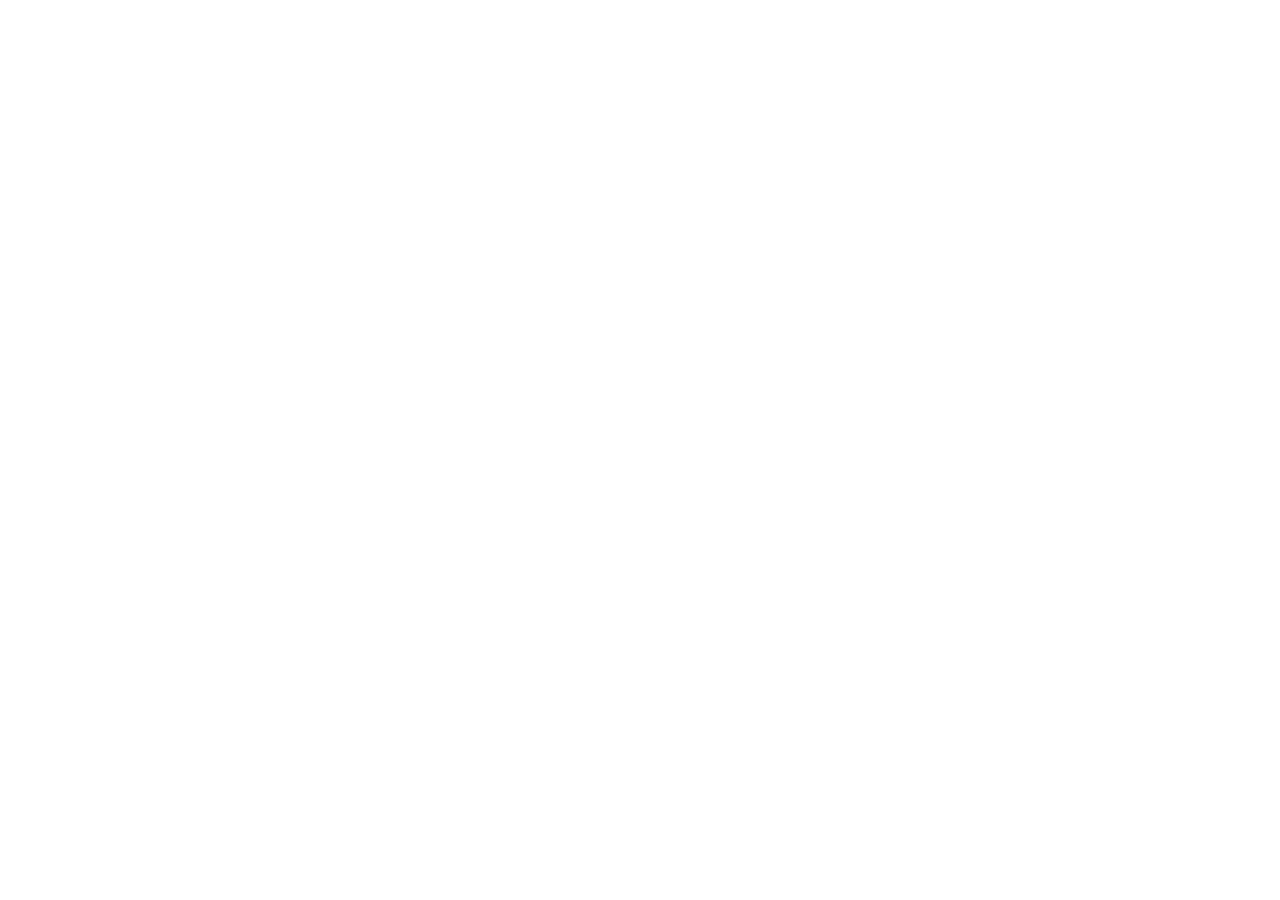
==== index.html @ 1751347b "Add files via upload" ====
<!DOCTYPE html>
<html lang="en">
<head>
    <meta charset="UTF-8">
    <!--<meta name="viewport" content="width=device-width, initial-scale=1.0">-->
    <meta name="viewport" content="width=device-width, initial-scale=1.0">
    <title>Document</title>
</head>
<body>

</body>
</html>
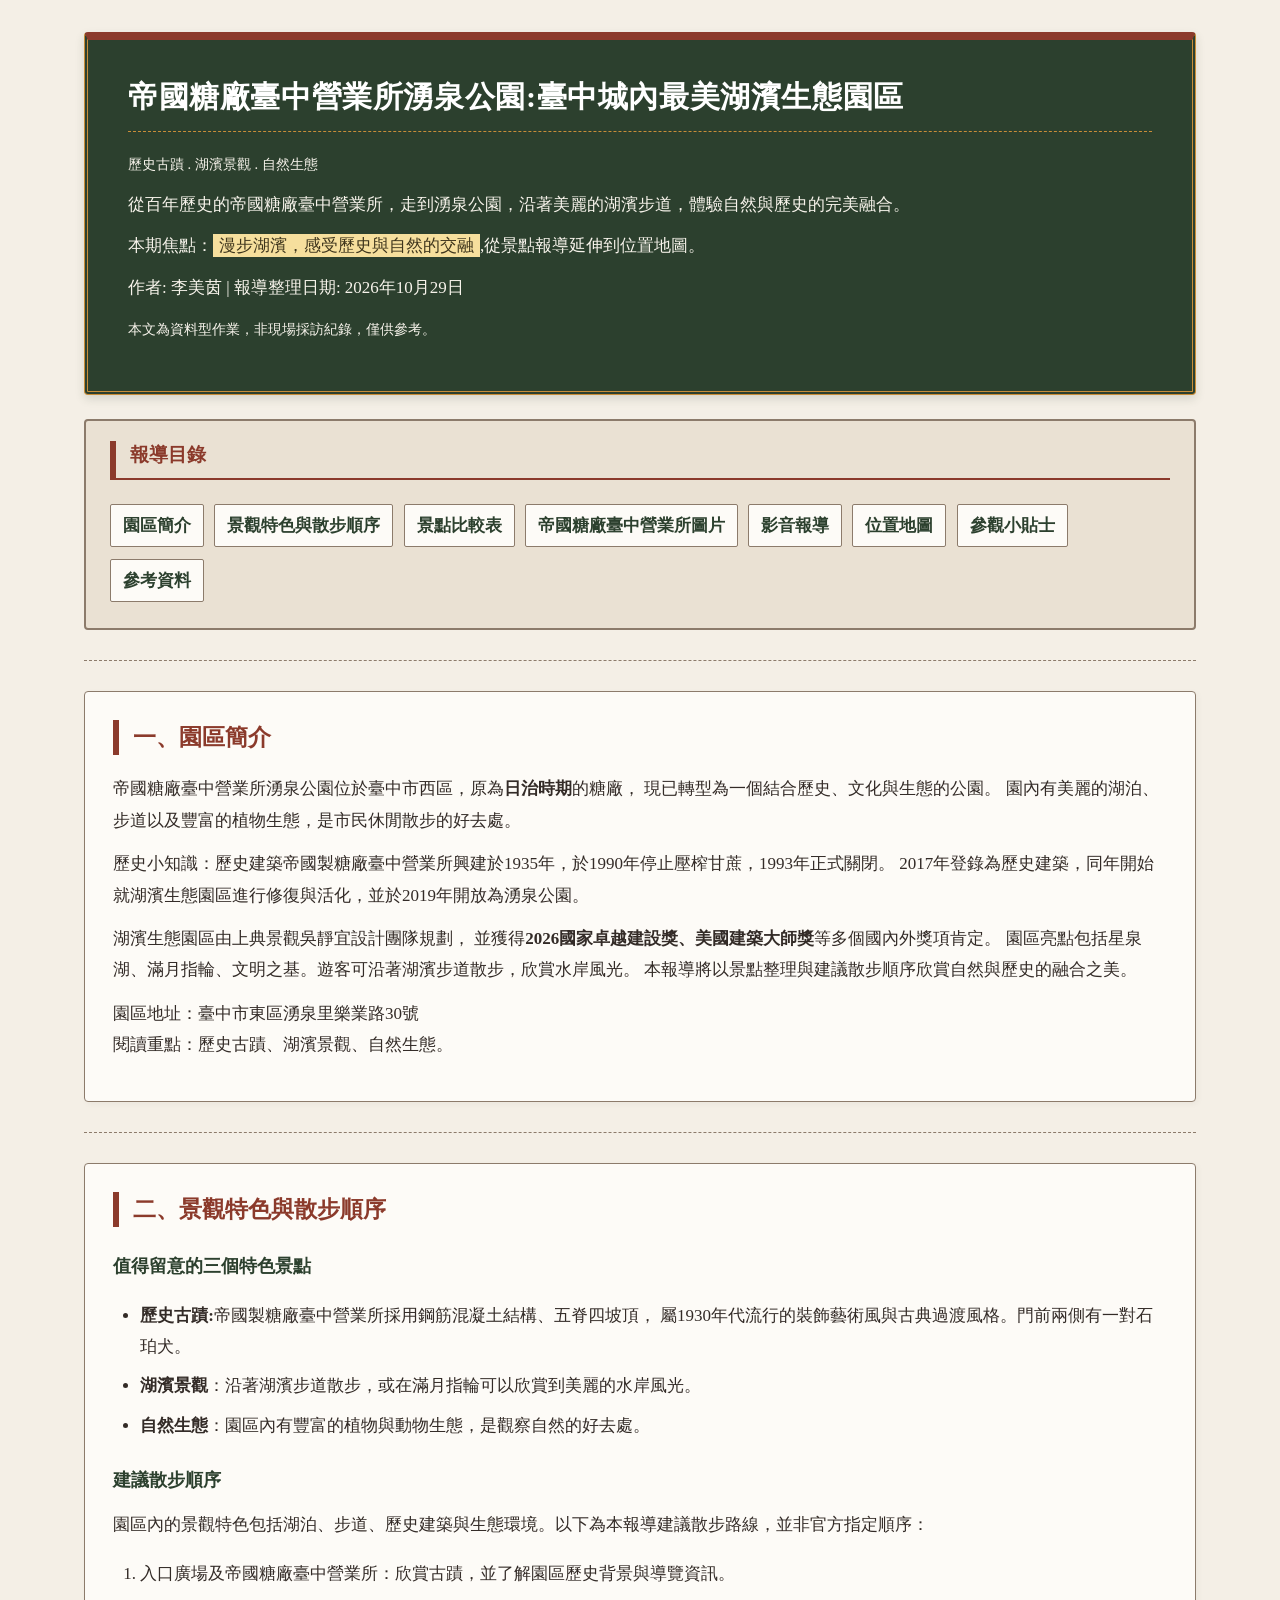
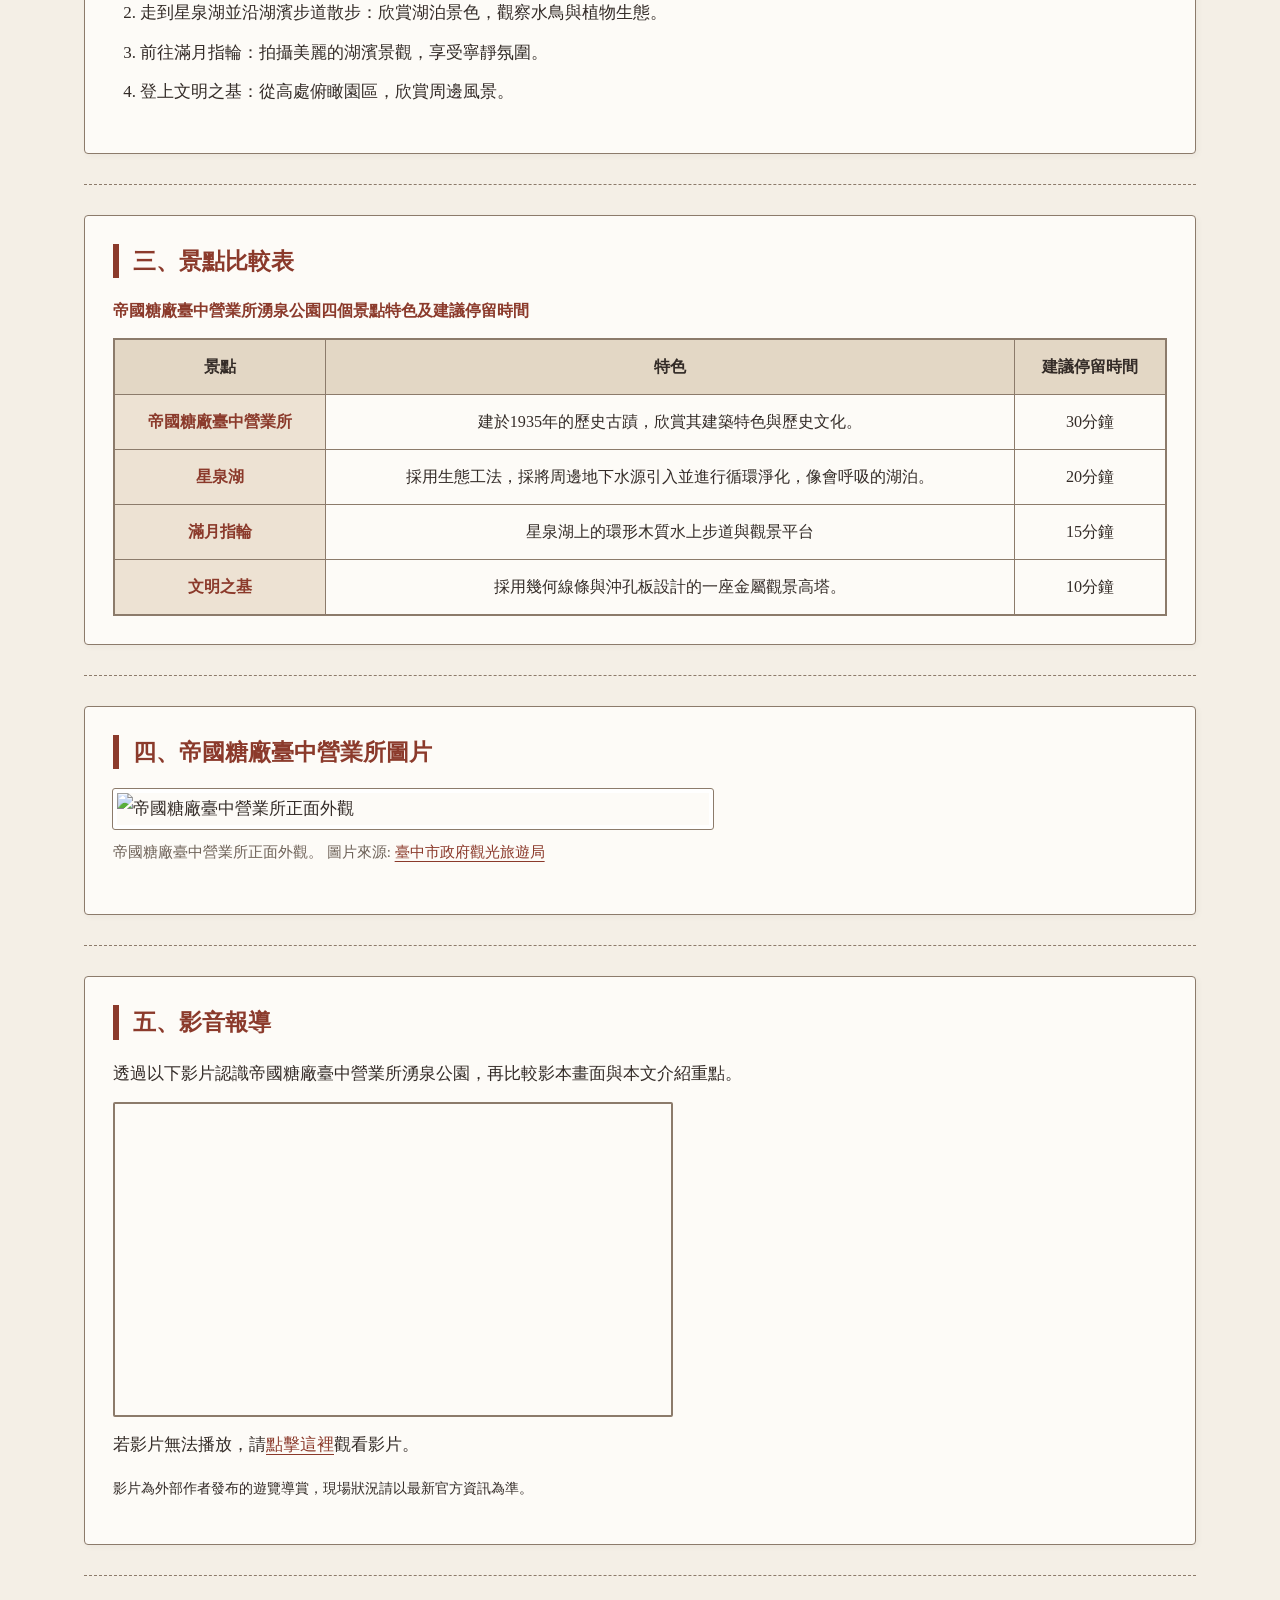
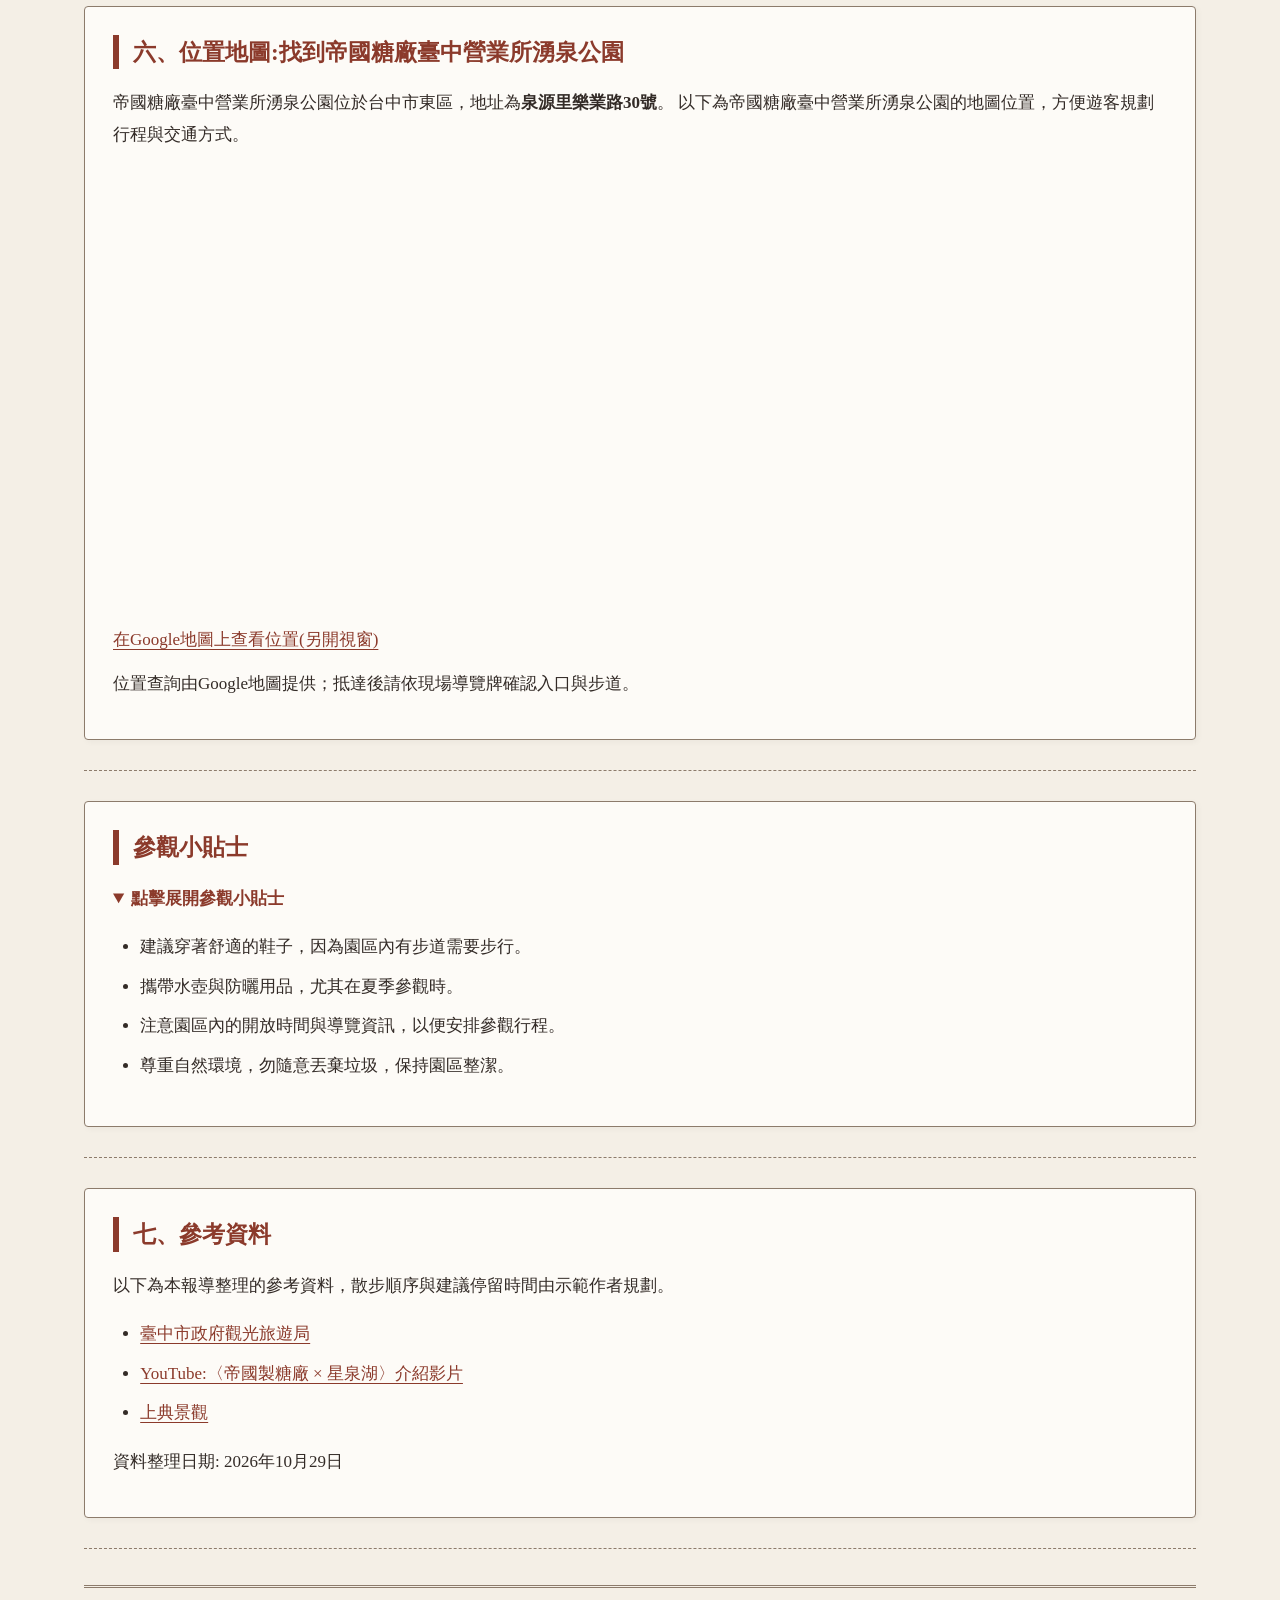
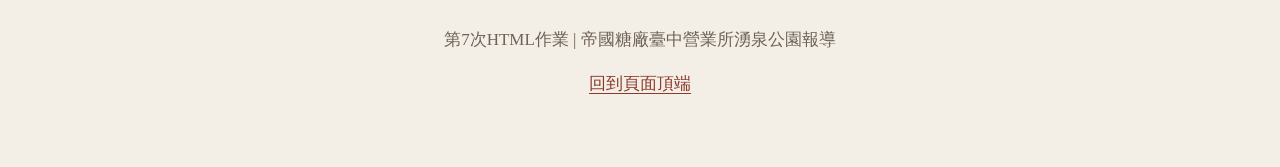
==== commit 9abe979a: "Revise index.html with comprehensive park report Updated index.html to include detailed content abou" ====
--- a/index.html
+++ b/index.html
@@ -1,12 +1,208 @@
 <!DOCTYPE html>
-<html lang="en">
+<!--宣告使用HTML5；DOCTYPE 是HTML5的文件類型宣告，不需要結束標籤-->
+<html lang="zh-Hant">
+<!--HTML包住整份文件,lang=zh-Hant表示主要使用繁體中文-->
 <head>
     <meta charset="UTF-8">
-    <!--<meta name="viewport" content="width=device-width, initial-scale=1.0">-->
     <meta name="viewport" content="width=device-width, initial-scale=1.0">
-    <title>Document</title>
+    <meta name="description" content="帝國糖廠臺中營業所湧泉公園,台糖湖濱生態園區,星泉湖,透過文字'、圖片、影片介紹帝國糖廠臺中營業所湧泉公園的歷史、景觀與生態特色。">
+    <meta name="author" content="李美茵">
+    <meta name="referrer" content="strict-origin-when-cross-origin">
+    <title>帝國糖廠臺中營業所湧泉公園報導</title>
+
+      <link rel="stylesheet" href="css/hw7style.css">
 </head>
+
 <body>
-
+<header id="top">
+    <h1>帝國糖廠臺中營業所湧泉公園:臺中城內最美湖濱生態園區</h1>
+    <p><small>歷史古蹟 . 湖濱景觀 . 自然生態</small></p>
+    <p>從百年歷史的帝國糖廠臺中營業所，走到湧泉公園，沿著美麗的湖濱步道，體驗自然與歷史的完美融合。</p>
+    <p>本期焦點：<mark class="reading-focus">漫步湖濱，感受歷史與自然的交融</mark>,從景點報導延伸到位置地圖。</p>
+    <p>作者: 李美茵 | 報導整理日期: <time datetime="2026-10-29">2026年10月29日</time></p>
+    <p><small>本文為資料型作業，非現場採訪紀錄，僅供參考。</small></p>
+</header>
+
+<!--nav表示導覽區，aria-label用於無障礙訪問-->
+<nav aria-label="報導目錄">
+    <h2>報導目錄</h2>
+    <ul>
+        <li><a href="#introduction">園區簡介</a></li>
+        <li><a href="#scenery">景觀特色與散步順序</a></li>
+        <li><a href="#table">景點比較表</a></li>
+        <li><a href="#gallery">帝國糖廠臺中營業所圖片</a></li>
+        <li><a href="#video">影音報導</a></li>
+        <li><a href="#map">位置地圖</a></li>
+        <li><a href="#tips">參觀小貼士</a></li>
+        <li><a href="#references">參考資料</a></li>
+    </ul>
+</nav>
+
+<hr>
+<!--hr 表示內容主題的分隔線，也是沒有結束標籤的空元素 -->
+<!--main表示主要內容區-->
+<main id="main-content">
+    <!--article表示文章內容-->
+    <article aria-label="帝國糖廠臺中營業所湧泉公園報導">
+    <section id="introduction">
+        <h2>一、園區簡介</h2>
+        <p>帝國糖廠臺中營業所湧泉公園位於臺中市西區，原為<strong>日治時期</strong>的糖廠，
+            現已轉型為一個結合歷史、文化與生態的公園。
+            園內有美麗的湖泊、步道以及豐富的植物生態，是市民休閒散步的好去處。
+        </p>
+        <p>歷史小知識：歷史建築帝國製糖廠臺中營業所興建於1935年，於1990年停止壓榨甘蔗，1993年正式關閉。
+            2017年登錄為歷史建築，同年開始就湖濱生態園區進行修復與活化，並於2019年開放為湧泉公園。
+        </p>
+        <p>湖濱生態園區由上典景觀吳靜宜設計團隊規劃，
+            並獲得<strong>2026國家卓越建設獎、美國建築大師獎</strong>等多個國內外獎項肯定。
+            園區亮點包括星泉湖、滿月指輪、文明之基。遊客可沿著湖濱步道散步，欣賞水岸風光。
+            本報導將以景點整理與建議散步順序欣賞自然與歷史的融合之美。        
+        </p>
+    <p>園區地址：臺中市東區湧泉里樂業路30號<br>閱讀重點：歷史古蹟、湖濱景觀、自然生態。
+    </p>
+    </section>
+
+    <hr>
+    <section id="scenery">
+        <h2>二、景觀特色與散步順序</h2>
+        <h3>值得留意的三個特色景點</h3>
+        <i---ul 表示無序清單，li 表示清單項目 -->
+        <ul>
+            <li><strong>歷史古蹟:</strong>帝國製糖廠臺中營業所採用鋼筋混凝土結構、五脊四坡頂，
+                屬1930年代流行的裝飾藝術風與古典過渡風格。門前兩側有一對石珀犬。</li>
+            <li><strong>湖濱景觀</strong>：沿著湖濱步道散步，或在滿月指輪可以欣賞到美麗的水岸風光。</li>
+            <li><strong>自然生態</strong>：園區內有豐富的植物與動物生態，是觀察自然的好去處。</li>
+        </ul>
+        <h3>建議散步順序</h3>
+        <p>園區內的景觀特色包括湖泊、步道、歷史建築與生態環境。以下為本報導建議散步路線，並非官方指定順序：</p>
+        <!--ol是有序清單-->
+        <ol>
+            <li>入口廣場及帝國糖廠臺中營業所：欣賞古蹟，並了解園區歷史背景與導覽資訊。</li>
+            <li>走到星泉湖並沿湖濱步道散步：欣賞湖泊景色，觀察水鳥與植物生態。</li>
+            <li>前往滿月指輪：拍攝美麗的湖濱景觀，享受寧靜氛圍。</li>
+            <li>登上文明之基：從高處俯瞰園區，欣賞周邊風景。</li>
+        </ol>
+    </section>
+
+    <hr>
+    <section id="table">
+        <h2>三、景點比較表</h2>
+        <!--table是表格元素，用於呈現資料-->
+        <table>
+            <!--caption是表格標題-->
+            <caption>帝國糖廠臺中營業所湧泉公園四個景點特色及建議停留時間</caption>
+            <thead>
+                <tr>
+                    <th scope="col">景點</th>
+                    <th scope="col">特色</th>
+                    <th scope="col">建議停留時間</th>
+                </tr>
+            </thead>
+            <tbody>
+                <tr>
+                    <th scope="row">帝國糖廠臺中營業所</th>
+                    <td>建於1935年的歷史古蹟，欣賞其建築特色與歷史文化。</td>
+                    <td>30分鐘</td>
+                </tr>
+                <tr>
+                    <th scope="row">星泉湖</th>
+                    <td>採用生態工法，採將周邊地下水源引入並進行循環淨化，像會呼吸的湖泊。</td>
+                    <td>20分鐘</td>
+                </tr>
+                <tr>
+                    <th scope="row">滿月指輪</th>
+                    <td>星泉湖上的環形木質水上步道與觀景平台</td>
+                    <td>15分鐘</td>
+                </tr>
+                <tr>
+                    <th scope="row">文明之基</th>
+                    <td>採用幾何線條與沖孔板設計的一座金屬觀景高塔。</td>
+                    <td>10分鐘</td>
+                </tr>
+            </tbody>
+        </table>
+    </section>
+
+    <hr>
+    <section id="gallery">
+        <h2>四、帝國糖廠臺中營業所圖片</h2>
+        <!--figure是圖像容器，用於包含圖片和標題-->
+        <figure>
+            <img src="https://travel.taichung.gov.tw/Image/55828/?r=1665107472001" alt="帝國糖廠臺中營業所正面外觀" width="600">
+            <figcaption>帝國糖廠臺中營業所正面外觀。
+                圖片來源: <a href="https://travel.taichung.gov.tw/zh-tw/attractions/intro/1423" target="_blank">臺中市政府觀光旅遊局</a>
+            </figcaption>
+        </figure>
+    </section>
+
+    <hr>
+    <section id="video">
+        <h2>五、影音報導</h2>
+        <p>透過以下影片認識帝國糖廠臺中營業所湧泉公園，再比較影本畫面與本文介紹重點。</p>
+        <!--iframe是用於嵌入外部網頁或影片的元素-->
+        <iframe
+        width="560" 
+        height="315" 
+        src="https://www.youtube.com/embed/_Z7mBgDbxa0" 
+        title="湧泉公園導覽影片"
+        allow="accelerometer; autoplay; clipboard-write; encrypted-media; gyroscope; picture-in-picture; web-share" 
+        referrerpolicy="strict-origin-when-cross-origin" 
+        allowfullscreen>
+    </iframe>
+
+        <P>若影片無法播放，請<a href="https://www.youtube.com/watch?v=_Z7mBgDbxa0" target="_blank">點擊這裡</a>觀看影片。</P>
+    <p><small>影片為外部作者發布的遊覽導賞，現場狀況請以最新官方資訊為準。</small></p>
+    </section>
+
+    <hr>
+    <section id="map">
+        <h2>六、位置地圖:找到帝國糖廠臺中營業所湧泉公園</h2>
+        <p>帝國糖廠臺中營業所湧泉公園位於台中市東區，地址為<strong>泉源里樂業路30號</strong>。
+            以下為帝國糖廠臺中營業所湧泉公園的地圖位置，方便遊客規劃行程與交通方式。</p>
+        <!--iframe是用於嵌入外部網頁或地圖的元素-->
+        <iframe src="https://www.google.com/maps/embed?pb=!1m18!1m12!1m3!1d3640.9664092519033!2d120.68954931123534!3d24.13781777370222!2m3!1f0!2f0!3f0!3m2!1i1024!2i768!4f13.1!3m3!1m2!1s0x34693d3f0a55acb9%3A0x32603836dd31083c!2z5bid5ZyL6KO957OW5bug6Ie65Lit54ef5qWt5omA!5e0!3m2!1szh-TW!2stw!4v1792048266256!5m2!1szh-TW!2stw"
+         width="600" 
+         height="450" 
+         style="border:0;" 
+         allowfullscreen="" 
+         loading="lazy" 
+         referrerpolicy="strict-origin-when-cross-origin">
+        </iframe>
+        <p><a href="https://maps.app.goo.gl/JAdvSSqygoxcmx9o9" target="_blank" rel="noopener noreferrer">在Google地圖上查看位置(另開視窗) </a></p>
+        <p>位置查詢由Google地圖提供；抵達後請依現場導覽牌確認入口與步道。</p>
+    </section>
+<hr>
+<!--aside是用於放置側邊欄內容的元素-->
+<aside id="tips aria-labelledby="tips-title">
+    <h2 id="tips-title">參觀小貼士</h2>
+    <details open>
+        <summary>點擊展開參觀小貼士</summary>
+        <ul>
+            <li>建議穿著舒適的鞋子，因為園區內有步道需要步行。</li>
+            <li>攜帶水壺與防曬用品，尤其在夏季參觀時。</li>
+            <li>注意園區內的開放時間與導覽資訊，以便安排參觀行程。</li>
+            <li>尊重自然環境，勿隨意丟棄垃圾，保持園區整潔。</li>
+        </ul>
+    </details>
+    </aside>
+
+    <hr>
+    <section id="references">
+        <h2>七、參考資料</h2>
+        <p>以下為本報導整理的參考資料，散步順序與建議停留時間由示範作者規劃。</p>
+        <ul>
+            <li><a href="https://travel.taichung.gov.tw/zh-tw/attractions/intro/1423" target="_blank">臺中市政府觀光旅遊局</a></li>
+            <li><a href="https://www.youtube.com/watch?v=_Z7mBgDbxa0" target="_blank">YouTube:〈帝國製糖廠 × 星泉湖〉介紹影片</a></li>
+            <li><a href="https://yusi-group.com/%E4%BB%A5%E6%B9%96%E6%B0%B4%E6%98%A0%E5%87%BA%E7%B3%96%E5%BB%A0%E7%9A%84%E5%89%8D%E4%B8%96%E4%BB%8A%E7%94%9F-%E4%B8%8A%E5%85%B8%E6%99%AF%E8%A7%80%E5%90%B3%E9%9D%9C%E5%AE%9C%E3%80%8A/" target="_blank">上典景觀</a></li>
+        </ul>
+        <p>資料整理日期: 2026年10月29日</time></p>
+    </section>
+    </main>
+    <hr>
+    <!--footer是頁尾元素，通常包含版權資訊、聯絡方式或回到頂端的連結-->
+    <footer>
+        <p>第7次HTML作業 | 帝國糖廠臺中營業所湧泉公園報導</time></p>
+        <p><a href="#top">回到頁面頂端</a></p>
+    </footer>
 </body>
-</html>+</html>
--- a/css/hw7style.css
+++ b/css/hw7style.css
@@ -0,0 +1,293 @@
+/* 1. 復古色系變數定義 */
+    :root {
+        --brick-red: #8b3a2b;       
+        --retro-green: #2c402e;     
+        --amber-gold: #c88d38;      
+        --paper-bg: #f4efe6;        
+        --card-paper: #fdfbf7;      
+        --border-dark: #8c7b6b;     
+        --border-light: #e0d6c8;    
+        --text-main: #332b27;       
+        --text-muted: #6e6258;      
+    }
+
+    * {
+        box-sizing: border-box;
+    }
+
+    /* [調整重點 1] 將整體最大寬度加寬（例如從 980px 擴展至 1160px），讓邊框與橫向空間變寬 */
+    body {
+        max-width: 1160px;
+        margin: 0 auto;
+        padding: 32px 24px;
+        font-family: "Microsoft JhengHei", "PMingLiU", "PingFang TC", serif;
+        font-size: 17px;
+        line-height: 1.85;
+        color: var(--text-main);
+        background-color: var(--paper-bg);
+    }
+
+    /* 2. 頁首 Header 與寬邊框設定 */
+    header {
+        padding: 36px 40px;
+        background-color: var(--retro-green);
+        color: #f7f3eb;
+        border: 4px double var(--amber-gold); 
+        border-top: 8px solid var(--brick-red);  
+        border-radius: 4px;
+        box-shadow: 0 4px 10px rgba(44, 64, 46, 0.15);
+    }
+
+    /* [調整重點 2] 讓 h1 保持同一行、不自動換行 */
+    h1 {
+        margin: 0 0 16px;
+        font-size: 1.9rem; /* 微調字級使其能順利放入寬邊框內 */
+        line-height: 1.4;
+        letter-spacing: 0.02em;
+        color: #ffffff;
+        white-space: nowrap; /* 強制不換行，變成同一行 */
+        overflow: hidden;    /* 防止若螢幕過小超出邊界時破版 */
+        text-overflow: ellipsis; /* 若螢幕小於文字長度時顯示省略號 */
+        border-bottom: 1px dashed var(--amber-gold);
+        padding-bottom: 12px;
+    }
+
+    header p {
+        margin: 10px 0;
+    }
+
+    small {
+        font-size: 0.85em;
+    }
+
+    /* 3. 目錄導覽 Nav */
+    nav {
+        margin: 24px 0;
+        padding: 20px 24px;
+        background-color: #eae1d3;
+        border: 2px solid var(--border-dark);
+        border-radius: 4px;
+    }
+
+    nav h2 {
+        margin-top: 0;
+        padding-bottom: 8px;
+        border-bottom: 2px solid var(--brick-red);
+        font-size: 1.2rem;
+        color: var(--brick-red);
+    }
+
+    nav ul {
+        margin: 0;
+        padding: 0;
+        list-style: none;
+    }
+
+    nav li {
+        display: inline-block;
+        margin: 6px 6px 6px 0;
+    }
+
+    nav a {
+        display: inline-block;
+        padding: 5px 12px;
+        background-color: var(--card-paper);
+        border: 1px solid var(--border-dark);
+        border-radius: 2px;
+        color: var(--retro-green);
+        font-weight: bold;
+        text-decoration: none;
+        transition: all 0.2s ease;
+    }
+
+    a {
+        color: var(--brick-red);
+        text-underline-offset: 4px;
+        overflow-wrap: anywhere;
+    }
+
+    a:hover, nav a:hover {
+        color: #ffffff;
+        background-color: var(--brick-red);
+        border-color: var(--brick-red);
+        text-decoration: none;
+    }
+
+    a:focus-visible, summary:focus-visible {
+        outline: 3px solid var(--amber-gold);
+        outline-offset: 4px;
+    }
+
+    /* 4. 文章章節卡片 */
+    section, aside {
+        margin: 24px 0;
+        padding: 28px;
+        background-color: var(--card-paper);
+        border: 1px solid var(--border-dark);
+        border-radius: 4px;
+        box-shadow: 2px 2px 6px rgba(0,0,0,0.04);
+    }
+
+    h2 {
+        margin: 0 0 18px;
+        padding-left: 14px;
+        border-left: 6px solid var(--brick-red);
+        color: var(--brick-red);
+        font-size: 1.45rem;
+        line-height: 1.5;
+    }
+
+    h3 {
+        margin: 22px 0 10px;
+        font-size: 1.15rem;
+        color: var(--retro-green);
+    }
+
+    p {
+        margin: 12px 0;
+    }
+
+    ul, ol {
+        padding-left: 1.6em;
+    }
+
+    li {
+        margin: 8px 0;
+    }
+
+    hr {
+        margin: 30px 0;
+        border: 0;
+        border-top: 1px dashed var(--border-dark);
+    }
+
+    /* 5. 表格與置中設定 */
+    table {
+        width: 100%;
+        border-collapse: collapse;
+        font-size: 0.95em;
+        overflow-wrap: anywhere;
+        margin-top: 12px;
+        border: 2px solid var(--border-dark);
+    }
+
+    caption {
+        margin-bottom: 12px;
+        text-align: left;
+        font-weight: bold;
+        color: var(--brick-red);
+    }
+
+    th, td {
+        padding: 12px;
+        border: 1px solid var(--border-dark);
+        text-align: center; /* 表格欄位內容置中 */
+        vertical-align: middle;
+    }
+
+    thead {
+        background-color: #e3d7c5;
+        color: var(--text-main);
+    }
+
+    tbody th {
+        background-color: #ede2d3;
+        color: var(--brick-red);
+    }
+
+    /* 6. 圖片與媒體邊框 */
+    figure {
+        margin: 20px 0;
+    }
+
+    img {
+        display: block;
+        max-width: 100%;
+        height: auto;
+        border: 4px solid #ffffff;
+        outline: 1px solid var(--border-dark);
+        border-radius: 2px;
+    }
+
+    figcaption {
+        margin-top: 10px;
+        color: var(--text-muted);
+        font-size: 0.88em;
+    }
+
+    iframe {
+        display: block;
+        max-width: 100%;
+        border: 2px solid var(--border-dark);
+        border-radius: 2px;
+    }
+
+    .video-frame {
+        width: 100%;
+        height: auto;
+        aspect-ratio: 16 / 9;
+    }
+
+    .map-frame {
+        width: 100%;
+        height: 340px;
+    }
+
+    /* 7. 參觀小貼士 */
+    #tips {
+        background-color: #f7f0e1;
+        border: 2px dashed var(--amber-gold);
+        border-left: 8px solid var(--amber-gold);
+    }
+
+    #tips h2 {
+        border-left: none;
+        padding-left: 0;
+        color: var(--amber-gold);
+    }
+
+    summary {
+        cursor: pointer;
+        font-weight: bold;
+        color: var(--brick-red);
+    }
+
+    /* 8. 頁尾 Footer */
+    footer {
+        margin-top: 36px;
+        padding: 24px 0;
+        border-top: 3px double var(--border-dark);
+        color: var(--text-muted);
+        text-align: center;
+    }
+
+    /* 9. 響應式微調 */
+    @media (max-width: 768px) {
+        body {
+            padding: 16px 12px;
+            font-size: 16px;
+        }
+
+        header, nav, section, aside {
+            padding: 20px 16px;
+        }
+
+        /* 手機螢幕較窄時，若無法容納同一行則自動恢復換行，避免文字被切斷 */
+        h1 {
+            white-space: normal;
+            font-size: 1.5rem;
+        }
+
+        h2 {
+            font-size: 1.25rem;
+        }
+
+        th, td {
+            padding: 8px;
+        }
+    }
+    .reading-focus {
+        background-color: #f6df9d;
+        color: #3e351c;
+        padding: 2px 6px;
+    }
